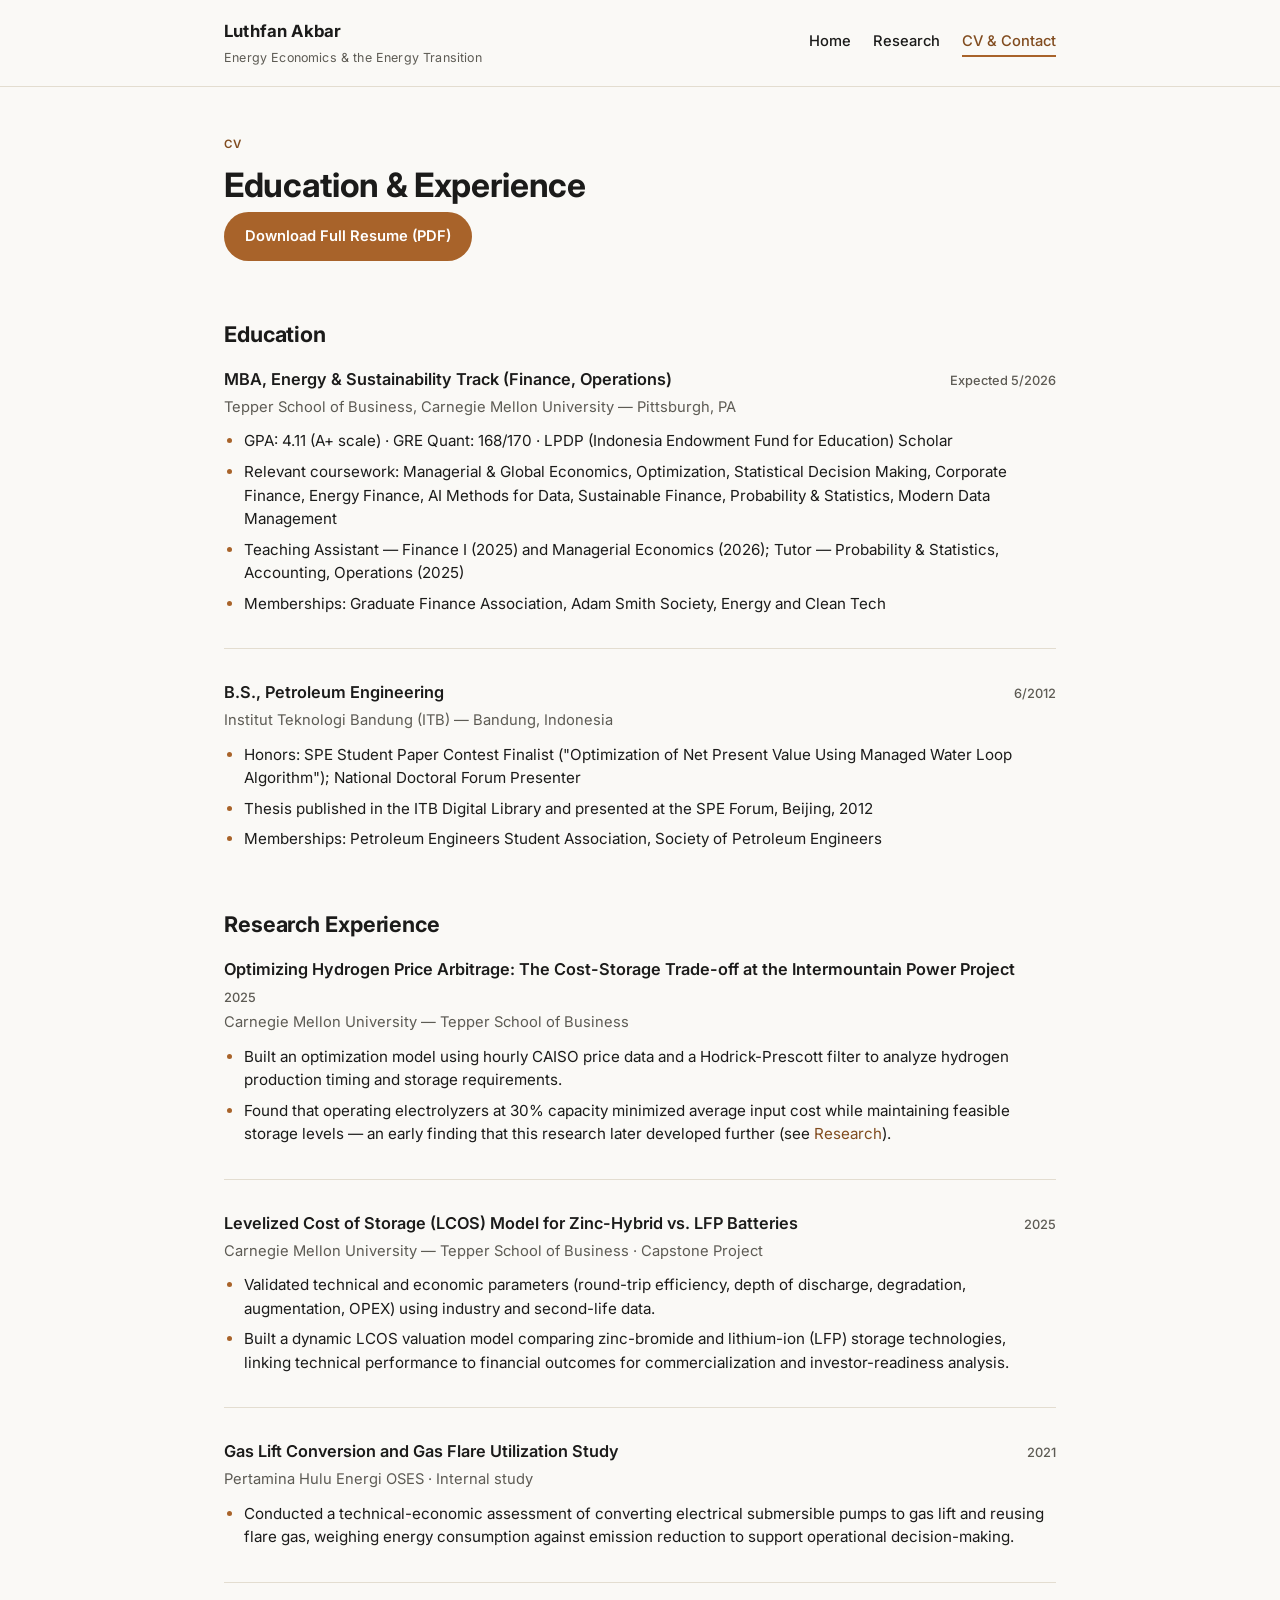
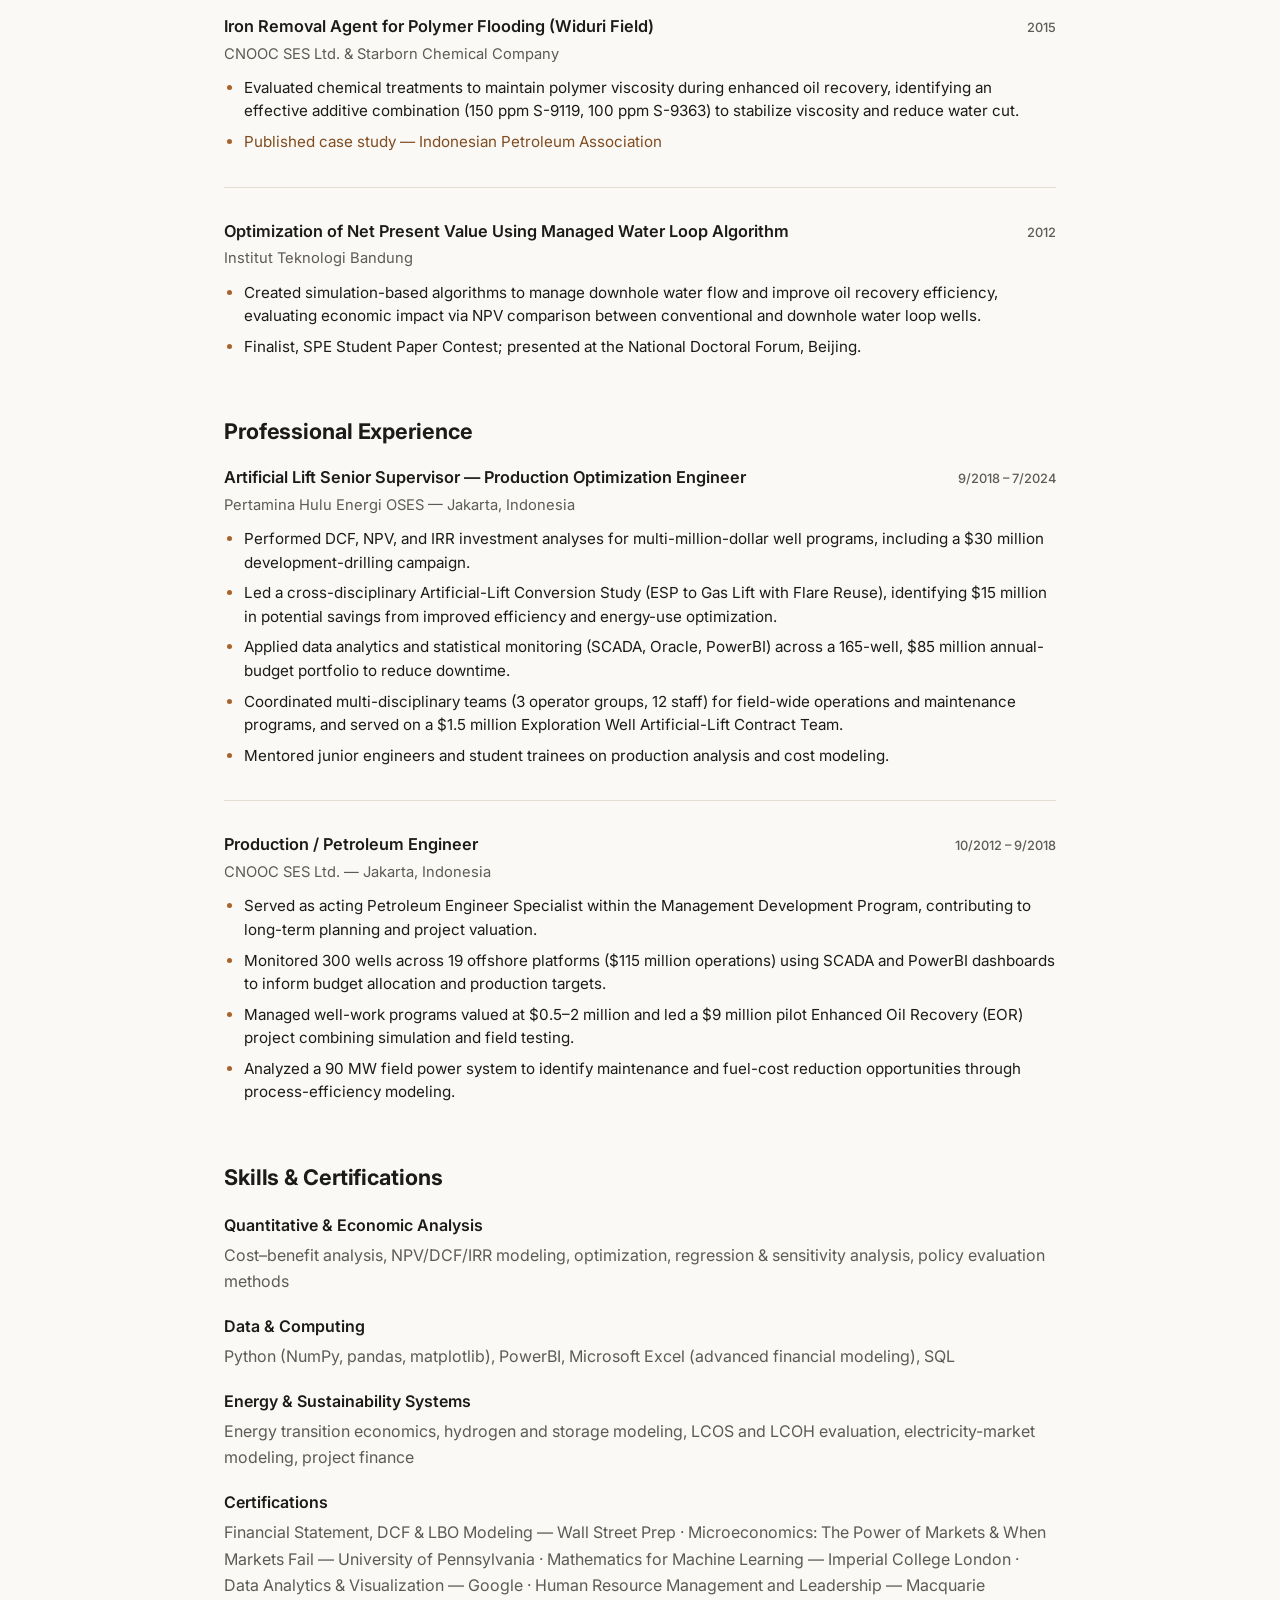
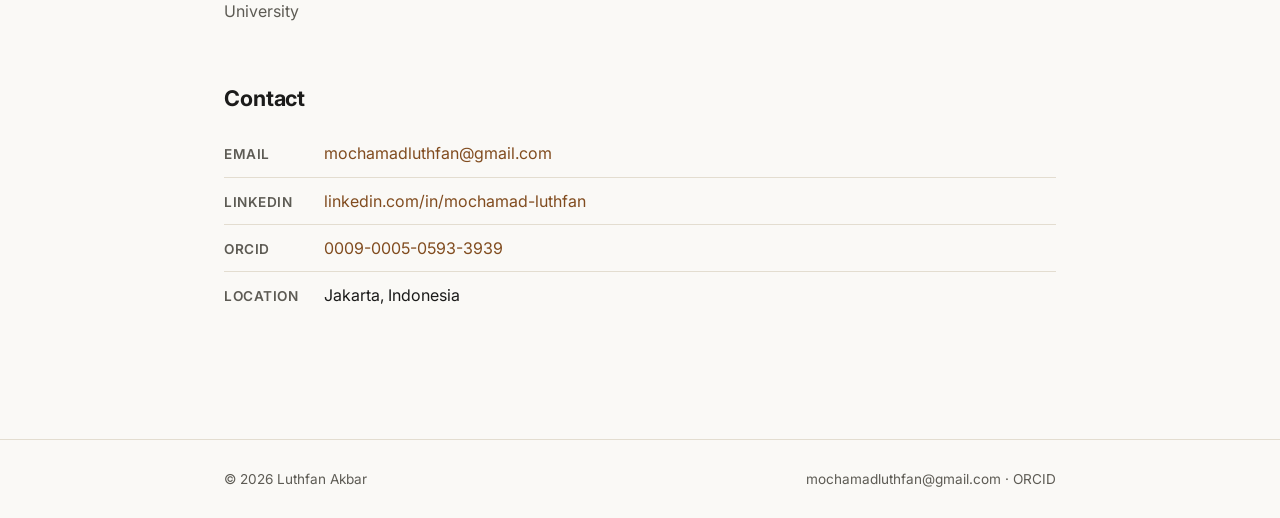
==== cv.html @ c79c934c "Add files via upload" ====
<!doctype html>
<html lang="en">
<head>
<meta charset="UTF-8">
<meta name="viewport" content="width=device-width, initial-scale=1.0">
<title>CV — Luthfan Akbar</title>
<meta name="description" content="Education, research experience, professional background, and contact details for Luthfan Akbar.">
<link rel="preconnect" href="https://fonts.googleapis.com">
<link rel="preconnect" href="https://fonts.gstatic.com" crossorigin>
<link href="https://fonts.googleapis.com/css2?family=Inter:wght@400;500;600;700&display=swap" rel="stylesheet">
<link rel="stylesheet" href="styles.css">
</head>
<body>

<header class="site-header">
  <div class="nav-wrap">
    <a class="site-title" href="index.html">Luthfan Akbar
      <span class="subtitle-inline">Energy Economics &amp; the Energy Transition</span>
    </a>
    <nav class="main-nav">
      <a href="index.html">Home</a>
      <a href="research.html">Research</a>
      <a href="cv.html" class="active">CV &amp; Contact</a>
    </nav>
  </div>
</header>

<main>

  <section>
    <p class="eyebrow">CV</p>
    <h1>Education &amp; Experience</h1>
    <div class="btn-row" style="margin-top: -6px; margin-bottom: 8px;">
      <a class="btn btn-primary" href="assets/Luthfan_Akbar_CV.pdf">Download Full Resume (PDF)</a>
    </div>
  </section>

  <section>
    <h2>Education</h2>

    <div class="exp-block">
      <div class="exp-header">
        <span class="exp-title">MBA, Energy &amp; Sustainability Track (Finance, Operations)</span>
        <span class="exp-dates">Expected 5/2026</span>
      </div>
      <p class="exp-org">Tepper School of Business, Carnegie Mellon University — Pittsburgh, PA</p>
      <ul class="detail-list">
        <li>GPA: 4.11 (A+ scale) · GRE Quant: 168/170 · LPDP (Indonesia Endowment Fund for Education) Scholar</li>
        <li>Relevant coursework: Managerial &amp; Global Economics, Optimization, Statistical Decision Making, Corporate Finance, Energy Finance, AI Methods for Data, Sustainable Finance, Probability &amp; Statistics, Modern Data Management</li>
        <li>Teaching Assistant — Finance I (2025) and Managerial Economics (2026); Tutor — Probability &amp; Statistics, Accounting, Operations (2025)</li>
        <li>Memberships: Graduate Finance Association, Adam Smith Society, Energy and Clean Tech</li>
      </ul>
    </div>

    <div class="exp-block">
      <div class="exp-header">
        <span class="exp-title">B.S., Petroleum Engineering</span>
        <span class="exp-dates">6/2012</span>
      </div>
      <p class="exp-org">Institut Teknologi Bandung (ITB) — Bandung, Indonesia</p>
      <ul class="detail-list">
        <li>Honors: SPE Student Paper Contest Finalist ("Optimization of Net Present Value Using Managed Water Loop Algorithm"); National Doctoral Forum Presenter</li>
        <li>Thesis published in the ITB Digital Library and presented at the SPE Forum, Beijing, 2012</li>
        <li>Memberships: Petroleum Engineers Student Association, Society of Petroleum Engineers</li>
      </ul>
    </div>
  </section>

  <section>
    <h2>Research Experience</h2>

    <div class="exp-block">
      <div class="exp-header">
        <span class="exp-title">Optimizing Hydrogen Price Arbitrage: The Cost-Storage Trade-off at the Intermountain Power Project</span>
        <span class="exp-dates">2025</span>
      </div>
      <p class="exp-org">Carnegie Mellon University — Tepper School of Business</p>
      <ul class="detail-list">
        <li>Built an optimization model using hourly CAISO price data and a Hodrick-Prescott filter to analyze hydrogen production timing and storage requirements.</li>
        <li>Found that operating electrolyzers at 30% capacity minimized average input cost while maintaining feasible storage levels — an early finding that this research later developed further (see <a href="research.html">Research</a>).</li>
      </ul>
    </div>

    <div class="exp-block">
      <div class="exp-header">
        <span class="exp-title">Levelized Cost of Storage (LCOS) Model for Zinc-Hybrid vs. LFP Batteries</span>
        <span class="exp-dates">2025</span>
      </div>
      <p class="exp-org">Carnegie Mellon University — Tepper School of Business · Capstone Project</p>
      <ul class="detail-list">
        <li>Validated technical and economic parameters (round-trip efficiency, depth of discharge, degradation, augmentation, OPEX) using industry and second-life data.</li>
        <li>Built a dynamic LCOS valuation model comparing zinc-bromide and lithium-ion (LFP) storage technologies, linking technical performance to financial outcomes for commercialization and investor-readiness analysis.</li>
      </ul>
    </div>

    <div class="exp-block">
      <div class="exp-header">
        <span class="exp-title">Gas Lift Conversion and Gas Flare Utilization Study</span>
        <span class="exp-dates">2021</span>
      </div>
      <p class="exp-org">Pertamina Hulu Energi OSES · Internal study</p>
      <ul class="detail-list">
        <li>Conducted a technical-economic assessment of converting electrical submersible pumps to gas lift and reusing flare gas, weighing energy consumption against emission reduction to support operational decision-making.</li>
      </ul>
    </div>

    <div class="exp-block">
      <div class="exp-header">
        <span class="exp-title">Iron Removal Agent for Polymer Flooding (Widuri Field)</span>
        <span class="exp-dates">2015</span>
      </div>
      <p class="exp-org">CNOOC SES Ltd. &amp; Starborn Chemical Company</p>
      <ul class="detail-list">
        <li>Evaluated chemical treatments to maintain polymer viscosity during enhanced oil recovery, identifying an effective additive combination (150 ppm S-9119, 100 ppm S-9363) to stabilize viscosity and reduce water cut.</li>
        <li><a href="https://www.ipa.or.id/en/publications/iron-removal-agent-for-polymer-flooding-project-of-widuri-c" target="_blank" rel="noopener">Published case study — Indonesian Petroleum Association</a></li>
      </ul>
    </div>

    <div class="exp-block">
      <div class="exp-header">
        <span class="exp-title">Optimization of Net Present Value Using Managed Water Loop Algorithm</span>
        <span class="exp-dates">2012</span>
      </div>
      <p class="exp-org">Institut Teknologi Bandung</p>
      <ul class="detail-list">
        <li>Created simulation-based algorithms to manage downhole water flow and improve oil recovery efficiency, evaluating economic impact via NPV comparison between conventional and downhole water loop wells.</li>
        <li>Finalist, SPE Student Paper Contest; presented at the National Doctoral Forum, Beijing.</li>
      </ul>
    </div>
  </section>

  <section>
    <h2>Professional Experience</h2>

    <div class="exp-block">
      <div class="exp-header">
        <span class="exp-title">Artificial Lift Senior Supervisor — Production Optimization Engineer</span>
        <span class="exp-dates">9/2018 – 7/2024</span>
      </div>
      <p class="exp-org">Pertamina Hulu Energi OSES — Jakarta, Indonesia</p>
      <ul class="detail-list">
        <li>Performed DCF, NPV, and IRR investment analyses for multi-million-dollar well programs, including a $30 million development-drilling campaign.</li>
        <li>Led a cross-disciplinary Artificial-Lift Conversion Study (ESP to Gas Lift with Flare Reuse), identifying $15 million in potential savings from improved efficiency and energy-use optimization.</li>
        <li>Applied data analytics and statistical monitoring (SCADA, Oracle, PowerBI) across a 165-well, $85 million annual-budget portfolio to reduce downtime.</li>
        <li>Coordinated multi-disciplinary teams (3 operator groups, 12 staff) for field-wide operations and maintenance programs, and served on a $1.5 million Exploration Well Artificial-Lift Contract Team.</li>
        <li>Mentored junior engineers and student trainees on production analysis and cost modeling.</li>
      </ul>
    </div>

    <div class="exp-block">
      <div class="exp-header">
        <span class="exp-title">Production / Petroleum Engineer</span>
        <span class="exp-dates">10/2012 – 9/2018</span>
      </div>
      <p class="exp-org">CNOOC SES Ltd. — Jakarta, Indonesia</p>
      <ul class="detail-list">
        <li>Served as acting Petroleum Engineer Specialist within the Management Development Program, contributing to long-term planning and project valuation.</li>
        <li>Monitored 300 wells across 19 offshore platforms ($115 million operations) using SCADA and PowerBI dashboards to inform budget allocation and production targets.</li>
        <li>Managed well-work programs valued at $0.5–2 million and led a $9 million pilot Enhanced Oil Recovery (EOR) project combining simulation and field testing.</li>
        <li>Analyzed a 90 MW field power system to identify maintenance and fuel-cost reduction opportunities through process-efficiency modeling.</li>
      </ul>
    </div>
  </section>

  <section>
    <h2>Skills &amp; Certifications</h2>
    <dl class="cv-list">
      <dt>Quantitative &amp; Economic Analysis</dt>
      <dd>Cost&ndash;benefit analysis, NPV/DCF/IRR modeling, optimization, regression &amp; sensitivity analysis, policy evaluation methods</dd>

      <dt>Data &amp; Computing</dt>
      <dd>Python (NumPy, pandas, matplotlib), PowerBI, Microsoft Excel (advanced financial modeling), SQL</dd>

      <dt>Energy &amp; Sustainability Systems</dt>
      <dd>Energy transition economics, hydrogen and storage modeling, LCOS and LCOH evaluation, electricity-market modeling, project finance</dd>

      <dt>Certifications</dt>
      <dd>
        Financial Statement, DCF &amp; LBO Modeling — Wall Street Prep · Microeconomics: The Power of Markets &amp; When Markets Fail — University of Pennsylvania · Mathematics for Machine Learning — Imperial College London · Data Analytics &amp; Visualization — Google · Human Resource Management and Leadership — Macquarie University
      </dd>
    </dl>
  </section>

  <section id="contact">
    <h2>Contact</h2>
    <ul class="contact-list">
      <li>
        <span class="contact-label">Email</span>
        <a href="mailto:mochamadluthfan@gmail.com">mochamadluthfan@gmail.com</a>
      </li>
      <li>
        <span class="contact-label">LinkedIn</span>
        <a href="https://linkedin.com/in/mochamad-luthfan" target="_blank" rel="noopener">linkedin.com/in/mochamad-luthfan</a>
      </li>
      <li>
        <span class="contact-label">ORCID</span>
        <a href="https://orcid.org/0009-0005-0593-3939" target="_blank" rel="noopener">0009-0005-0593-3939</a>
      </li>
      <li>
        <span class="contact-label">Location</span>
        <span>Jakarta, Indonesia</span>
      </li>
    </ul>
  </section>

</main>

<footer class="site-footer">
  <div class="footer-wrap">
    <span>&copy; <span id="year"></span> Luthfan Akbar</span>
    <span>
      <a href="mailto:mochamadluthfan@gmail.com">mochamadluthfan@gmail.com</a> ·
      <a href="https://orcid.org/0009-0005-0593-3939" target="_blank" rel="noopener">ORCID</a>
    </span>
  </div>
</footer>

<script>document.getElementById('year').textContent = new Date().getFullYear();</script>
</body>
</html>
---- styles.css ----
/* ==========================================================================
   Luthfan Akbar — Professional / Research Website
   Shared stylesheet
   ========================================================================== */

:root {
  --bg: #faf9f6;
  --bg-alt: #f1efe8;
  --text: #1b1b1a;
  --text-muted: #5d5b54;
  --accent: #a8632a;
  --accent-dark: #814c1f;
  --border: #e3ddd0;
  --card-bg: #ffffff;
  --max-width: 880px;
  --radius: 10px;
}

* {
  box-sizing: border-box;
}

html {
  scroll-behavior: smooth;
}

body {
  margin: 0;
  padding: 0;
  background: var(--bg);
  color: var(--text);
  font-family: "Inter", -apple-system, BlinkMacSystemFont, "Segoe UI", Roboto, Helvetica, Arial, sans-serif;
  line-height: 1.65;
  -webkit-font-smoothing: antialiased;
}

a {
  color: var(--accent-dark);
  text-decoration: none;
}

a:hover {
  text-decoration: underline;
}

img {
  max-width: 100%;
}

/* ---------- Layout shell ---------- */

.site-header {
  border-bottom: 1px solid var(--border);
  background: var(--bg);
  position: sticky;
  top: 0;
  z-index: 10;
}

.nav-wrap {
  max-width: var(--max-width);
  margin: 0 auto;
  padding: 18px 24px;
  display: flex;
  align-items: center;
  justify-content: space-between;
  flex-wrap: wrap;
  gap: 12px;
}

.site-title {
  font-weight: 700;
  font-size: 1.05rem;
  letter-spacing: 0.01em;
  color: var(--text);
}

.site-title:hover {
  text-decoration: none;
}

.site-title .subtitle-inline {
  display: block;
  font-weight: 400;
  font-size: 0.78rem;
  color: var(--text-muted);
  margin-top: 2px;
}

nav.main-nav {
  display: flex;
  gap: 22px;
  flex-wrap: wrap;
}

nav.main-nav a {
  color: var(--text);
  font-size: 0.92rem;
  font-weight: 500;
  padding-bottom: 2px;
  border-bottom: 2px solid transparent;
}

nav.main-nav a:hover,
nav.main-nav a.active {
  color: var(--accent-dark);
  border-bottom-color: var(--accent);
  text-decoration: none;
}

main {
  max-width: var(--max-width);
  margin: 0 auto;
  padding: 48px 24px 80px;
}

.site-footer {
  border-top: 1px solid var(--border);
  margin-top: 40px;
}

.footer-wrap {
  max-width: var(--max-width);
  margin: 0 auto;
  padding: 28px 24px;
  display: flex;
  justify-content: space-between;
  flex-wrap: wrap;
  gap: 12px;
  font-size: 0.85rem;
  color: var(--text-muted);
}

.footer-wrap a {
  color: var(--text-muted);
}

/* ---------- Typography ---------- */

h1 {
  font-size: 2.1rem;
  line-height: 1.25;
  margin: 0 0 12px;
  letter-spacing: -0.01em;
}

h2 {
  font-size: 1.35rem;
  margin: 0 0 14px;
  letter-spacing: -0.005em;
}

h3 {
  font-size: 1.05rem;
  margin: 0 0 8px;
}

.eyebrow {
  text-transform: uppercase;
  letter-spacing: 0.08em;
  font-size: 0.72rem;
  font-weight: 600;
  color: var(--accent-dark);
  margin: 0 0 10px;
}

p {
  margin: 0 0 16px;
  color: var(--text);
}

.lede {
  font-size: 1.08rem;
  color: var(--text-muted);
}

section {
  margin-bottom: 56px;
}

section:last-child {
  margin-bottom: 0;
}

/* ---------- Hero (home page) ---------- */

.hero {
  display: flex;
  gap: 36px;
  align-items: center;
  flex-wrap: wrap;
  margin-bottom: 48px;
}

.hero-text {
  flex: 1 1 380px;
}

.hero-photo {
  flex: 0 0 auto;
}

.avatar {
  width: 148px;
  height: 148px;
  border-radius: 50%;
  background: var(--accent);
  color: #fff;
  display: flex;
  align-items: center;
  justify-content: center;
  font-size: 2.6rem;
  font-weight: 700;
  letter-spacing: 0.02em;
  overflow: hidden;
  border: 4px solid var(--card-bg);
  box-shadow: 0 2px 10px rgba(0, 0, 0, 0.08);
}

.avatar img {
  width: 100%;
  height: 100%;
  object-fit: cover;
}

/* ---------- Buttons ---------- */

.btn-row {
  display: flex;
  gap: 12px;
  flex-wrap: wrap;
  margin-top: 20px;
}

.btn {
  display: inline-block;
  padding: 11px 20px;
  border-radius: 999px;
  font-size: 0.92rem;
  font-weight: 600;
  border: 1px solid transparent;
}

.btn:hover {
  text-decoration: none;
}

.btn-primary {
  background: var(--accent);
  color: #fff;
}

.btn-primary:hover {
  background: var(--accent-dark);
}

.btn-secondary {
  background: transparent;
  color: var(--text);
  border-color: var(--border);
}

.btn-secondary:hover {
  border-color: var(--accent);
  color: var(--accent-dark);
}

/* ---------- Cards ---------- */

.card {
  background: var(--card-bg);
  border: 1px solid var(--border);
  border-radius: var(--radius);
  padding: 26px 28px;
  margin-bottom: 20px;
}

.card-grid {
  display: grid;
  grid-template-columns: repeat(2, 1fr);
  gap: 18px;
}

@media (max-width: 620px) {
  .card-grid {
    grid-template-columns: 1fr;
  }
  .hero {
    flex-direction: column-reverse;
    text-align: center;
  }
  .hero .btn-row {
    justify-content: center;
  }
}

.status-tag {
  display: inline-block;
  font-size: 0.72rem;
  font-weight: 600;
  text-transform: uppercase;
  letter-spacing: 0.05em;
  padding: 4px 10px;
  border-radius: 999px;
  background: var(--bg-alt);
  color: var(--accent-dark);
  margin-bottom: 12px;
}

.meta-line {
  font-size: 0.85rem;
  color: var(--text-muted);
  margin: -6px 0 14px;
}

/* ---------- CV / definition lists ---------- */

dl.cv-list dt {
  font-weight: 600;
  margin-top: 18px;
}

dl.cv-list dt:first-child {
  margin-top: 0;
}

dl.cv-list dd {
  margin: 4px 0 0;
  color: var(--text-muted);
}

.contact-list {
  list-style: none;
  padding: 0;
  margin: 0;
}

.contact-list li {
  padding: 10px 0;
  border-bottom: 1px solid var(--border);
  display: flex;
  gap: 10px;
  align-items: baseline;
}

.contact-list li:last-child {
  border-bottom: none;
}

.contact-label {
  font-weight: 600;
  min-width: 90px;
  color: var(--text-muted);
  font-size: 0.85rem;
  text-transform: uppercase;
  letter-spacing: 0.04em;
}

.note {
  font-size: 0.85rem;
  color: var(--text-muted);
  font-style: italic;
}

/* ---------- Experience blocks ---------- */

.exp-block {
  margin-bottom: 30px;
  padding-bottom: 26px;
  border-bottom: 1px solid var(--border);
}

.exp-block:last-child {
  margin-bottom: 0;
  padding-bottom: 0;
  border-bottom: none;
}

.exp-header {
  display: flex;
  justify-content: space-between;
  align-items: baseline;
  flex-wrap: wrap;
  gap: 4px 16px;
}

.exp-title {
  font-weight: 600;
  font-size: 1.02rem;
  color: var(--text);
}

.exp-org {
  color: var(--text-muted);
  font-size: 0.92rem;
  margin: 2px 0 10px;
}

.exp-dates {
  font-size: 0.8rem;
  color: var(--text-muted);
  white-space: nowrap;
  font-weight: 500;
}

.detail-list {
  margin: 4px 0 0;
  padding-left: 20px;
}

.detail-list li {
  margin-bottom: 7px;
  color: var(--text);
  font-size: 0.95rem;
  line-height: 1.55;
}

.detail-list li::marker {
  color: var(--accent);
}

h3.section-sub {
  margin-top: 30px;
  padding-top: 30px;
  border-top: 1px solid var(--border);
}

h3.section-sub:first-of-type {
  margin-top: 0;
  padding-top: 0;
  border-top: none;
}
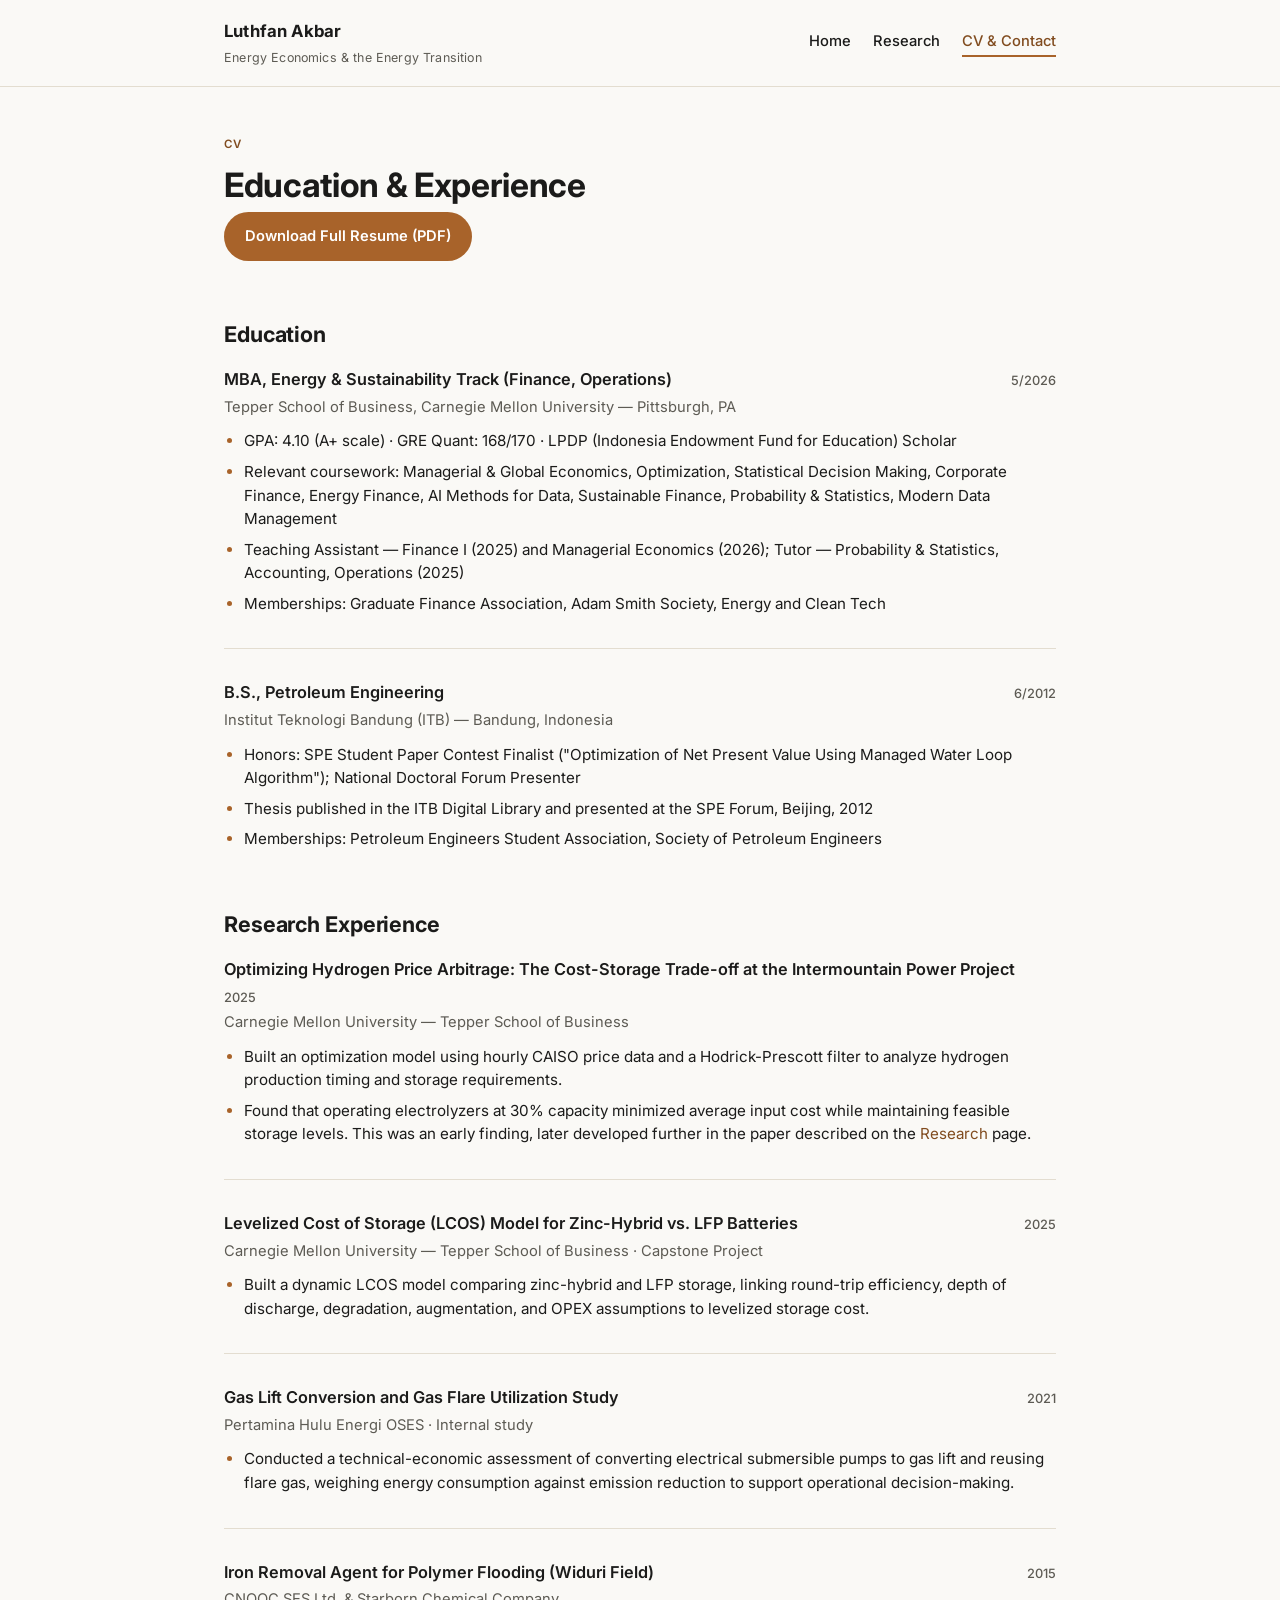
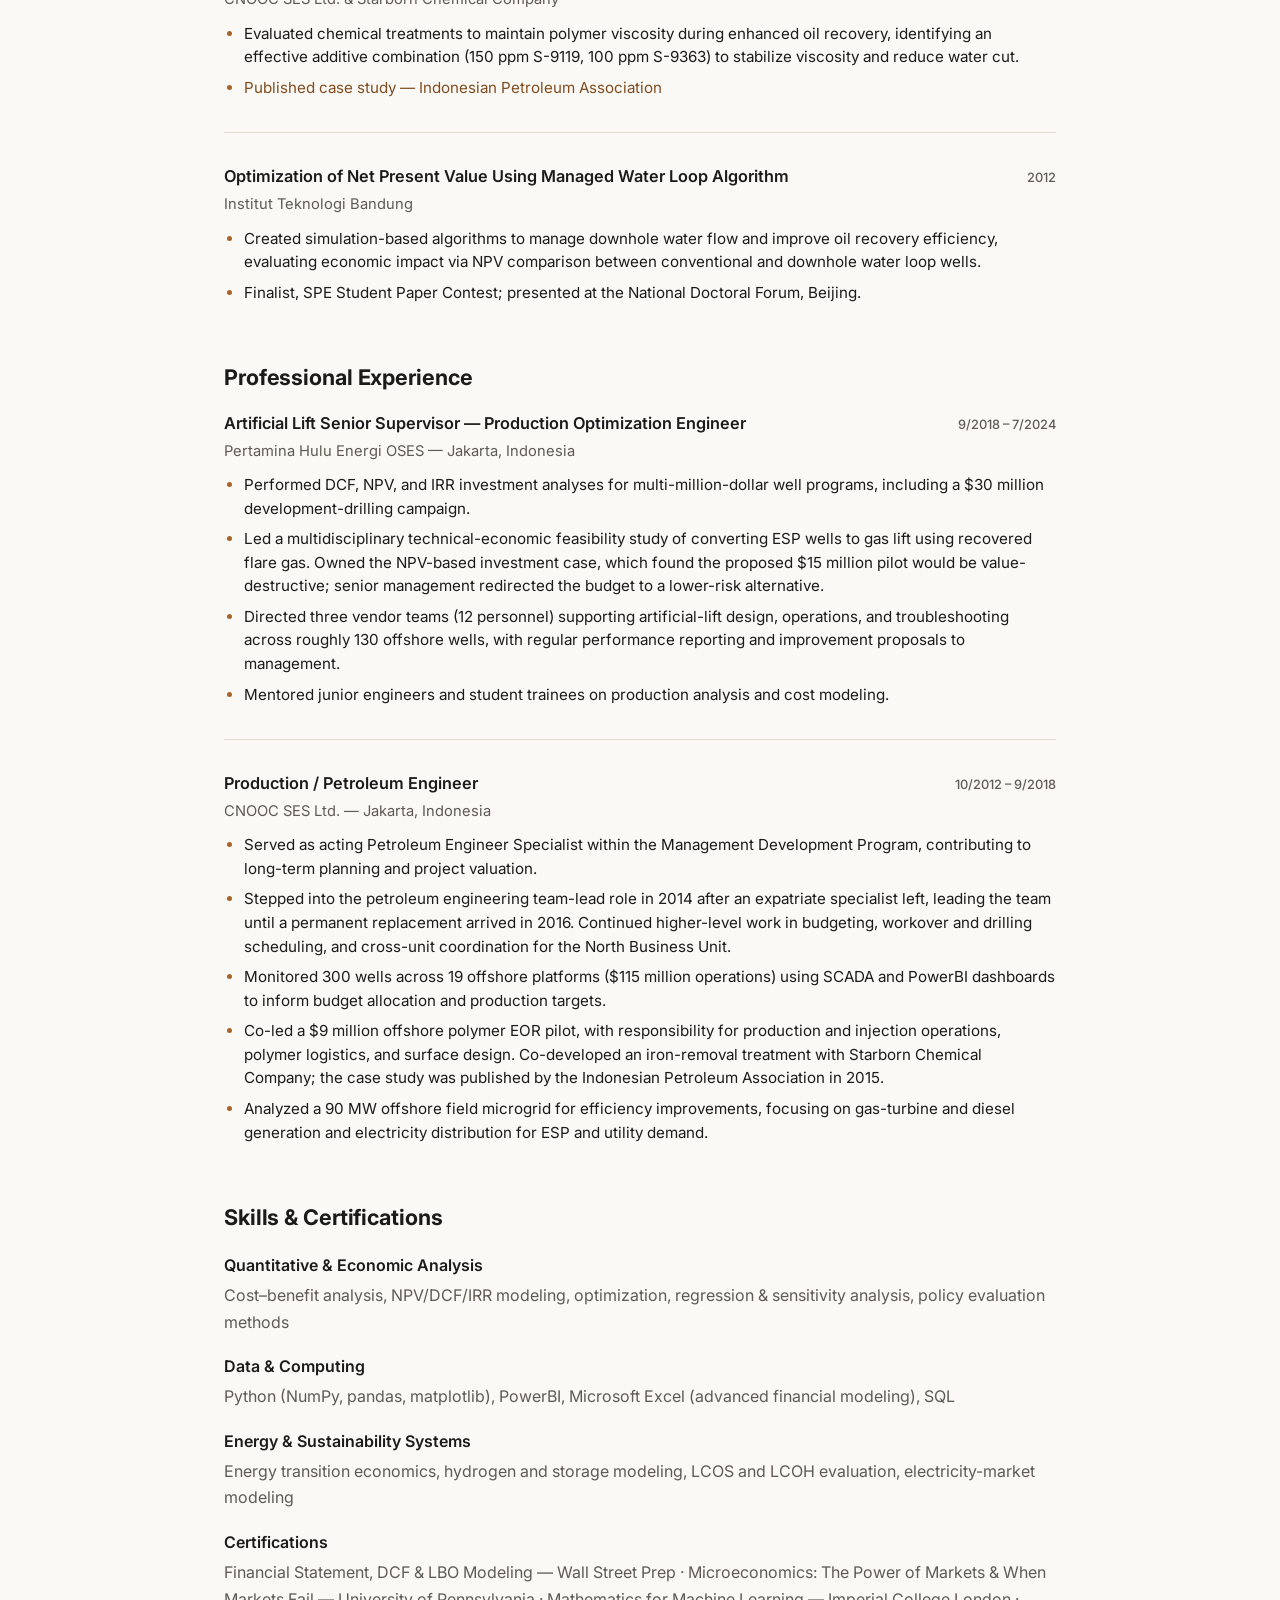
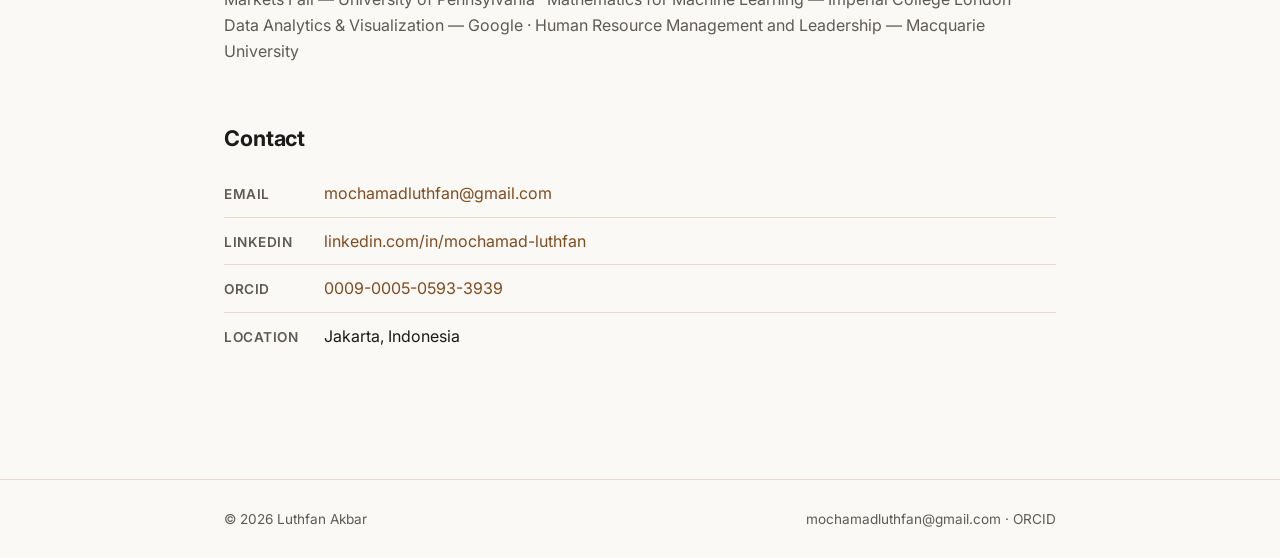
==== commit 15f352ab: "Update cv.html" ====
--- a/cv.html
+++ b/cv.html
@@ -31,7 +31,7 @@
     <p class="eyebrow">CV</p>
     <h1>Education &amp; Experience</h1>
     <div class="btn-row" style="margin-top: -6px; margin-bottom: 8px;">
-      <a class="btn btn-primary" href="assets/Luthfan_Akbar_CV.pdf">Download Full Resume (PDF)</a>
+      <a class="btn btn-primary" href="Luthfan_Akbar_CV.pdf">Download Full Resume (PDF)</a>
     </div>
   </section>
 
@@ -41,11 +41,11 @@
     <div class="exp-block">
       <div class="exp-header">
         <span class="exp-title">MBA, Energy &amp; Sustainability Track (Finance, Operations)</span>
-        <span class="exp-dates">Expected 5/2026</span>
+        <span class="exp-dates">5/2026</span>
       </div>
       <p class="exp-org">Tepper School of Business, Carnegie Mellon University — Pittsburgh, PA</p>
       <ul class="detail-list">
-        <li>GPA: 4.11 (A+ scale) · GRE Quant: 168/170 · LPDP (Indonesia Endowment Fund for Education) Scholar</li>
+        <li>GPA: 4.10 (A+ scale) · GRE Quant: 168/170 · LPDP (Indonesia Endowment Fund for Education) Scholar</li>
         <li>Relevant coursework: Managerial &amp; Global Economics, Optimization, Statistical Decision Making, Corporate Finance, Energy Finance, AI Methods for Data, Sustainable Finance, Probability &amp; Statistics, Modern Data Management</li>
         <li>Teaching Assistant — Finance I (2025) and Managerial Economics (2026); Tutor — Probability &amp; Statistics, Accounting, Operations (2025)</li>
         <li>Memberships: Graduate Finance Association, Adam Smith Society, Energy and Clean Tech</li>
@@ -77,7 +77,7 @@
       <p class="exp-org">Carnegie Mellon University — Tepper School of Business</p>
       <ul class="detail-list">
         <li>Built an optimization model using hourly CAISO price data and a Hodrick-Prescott filter to analyze hydrogen production timing and storage requirements.</li>
-        <li>Found that operating electrolyzers at 30% capacity minimized average input cost while maintaining feasible storage levels — an early finding that this research later developed further (see <a href="research.html">Research</a>).</li>
+        <li>Found that operating electrolyzers at 30% capacity minimized average input cost while maintaining feasible storage levels. This was an early finding, later developed further in the paper described on the <a href="research.html">Research</a> page.</li>
       </ul>
     </div>
 
@@ -88,8 +88,7 @@
       </div>
       <p class="exp-org">Carnegie Mellon University — Tepper School of Business · Capstone Project</p>
       <ul class="detail-list">
-        <li>Validated technical and economic parameters (round-trip efficiency, depth of discharge, degradation, augmentation, OPEX) using industry and second-life data.</li>
-        <li>Built a dynamic LCOS valuation model comparing zinc-bromide and lithium-ion (LFP) storage technologies, linking technical performance to financial outcomes for commercialization and investor-readiness analysis.</li>
+        <li>Built a dynamic LCOS model comparing zinc-hybrid and LFP storage, linking round-trip efficiency, depth of discharge, degradation, augmentation, and OPEX assumptions to levelized storage cost.</li>
       </ul>
     </div>
 
@@ -140,9 +139,8 @@
       <p class="exp-org">Pertamina Hulu Energi OSES — Jakarta, Indonesia</p>
       <ul class="detail-list">
         <li>Performed DCF, NPV, and IRR investment analyses for multi-million-dollar well programs, including a $30 million development-drilling campaign.</li>
-        <li>Led a cross-disciplinary Artificial-Lift Conversion Study (ESP to Gas Lift with Flare Reuse), identifying $15 million in potential savings from improved efficiency and energy-use optimization.</li>
-        <li>Applied data analytics and statistical monitoring (SCADA, Oracle, PowerBI) across a 165-well, $85 million annual-budget portfolio to reduce downtime.</li>
-        <li>Coordinated multi-disciplinary teams (3 operator groups, 12 staff) for field-wide operations and maintenance programs, and served on a $1.5 million Exploration Well Artificial-Lift Contract Team.</li>
+        <li>Led a multidisciplinary technical-economic feasibility study of converting ESP wells to gas lift using recovered flare gas. Owned the NPV-based investment case, which found the proposed $15 million pilot would be value-destructive; senior management redirected the budget to a lower-risk alternative.</li>
+        <li>Directed three vendor teams (12 personnel) supporting artificial-lift design, operations, and troubleshooting across roughly 130 offshore wells, with regular performance reporting and improvement proposals to management.</li>
         <li>Mentored junior engineers and student trainees on production analysis and cost modeling.</li>
       </ul>
     </div>
@@ -155,9 +153,10 @@
       <p class="exp-org">CNOOC SES Ltd. — Jakarta, Indonesia</p>
       <ul class="detail-list">
         <li>Served as acting Petroleum Engineer Specialist within the Management Development Program, contributing to long-term planning and project valuation.</li>
+        <li>Stepped into the petroleum engineering team-lead role in 2014 after an expatriate specialist left, leading the team until a permanent replacement arrived in 2016. Continued higher-level work in budgeting, workover and drilling scheduling, and cross-unit coordination for the North Business Unit.</li>
         <li>Monitored 300 wells across 19 offshore platforms ($115 million operations) using SCADA and PowerBI dashboards to inform budget allocation and production targets.</li>
-        <li>Managed well-work programs valued at $0.5–2 million and led a $9 million pilot Enhanced Oil Recovery (EOR) project combining simulation and field testing.</li>
-        <li>Analyzed a 90 MW field power system to identify maintenance and fuel-cost reduction opportunities through process-efficiency modeling.</li>
+        <li>Co-led a $9 million offshore polymer EOR pilot, with responsibility for production and injection operations, polymer logistics, and surface design. Co-developed an iron-removal treatment with Starborn Chemical Company; the case study was published by the Indonesian Petroleum Association in 2015.</li>
+        <li>Analyzed a 90 MW offshore field microgrid for efficiency improvements, focusing on gas-turbine and diesel generation and electricity distribution for ESP and utility demand.</li>
       </ul>
     </div>
   </section>
@@ -172,7 +171,7 @@
       <dd>Python (NumPy, pandas, matplotlib), PowerBI, Microsoft Excel (advanced financial modeling), SQL</dd>
 
       <dt>Energy &amp; Sustainability Systems</dt>
-      <dd>Energy transition economics, hydrogen and storage modeling, LCOS and LCOH evaluation, electricity-market modeling, project finance</dd>
+      <dd>Energy transition economics, hydrogen and storage modeling, LCOS and LCOH evaluation, electricity-market modeling</dd>
 
       <dt>Certifications</dt>
       <dd>
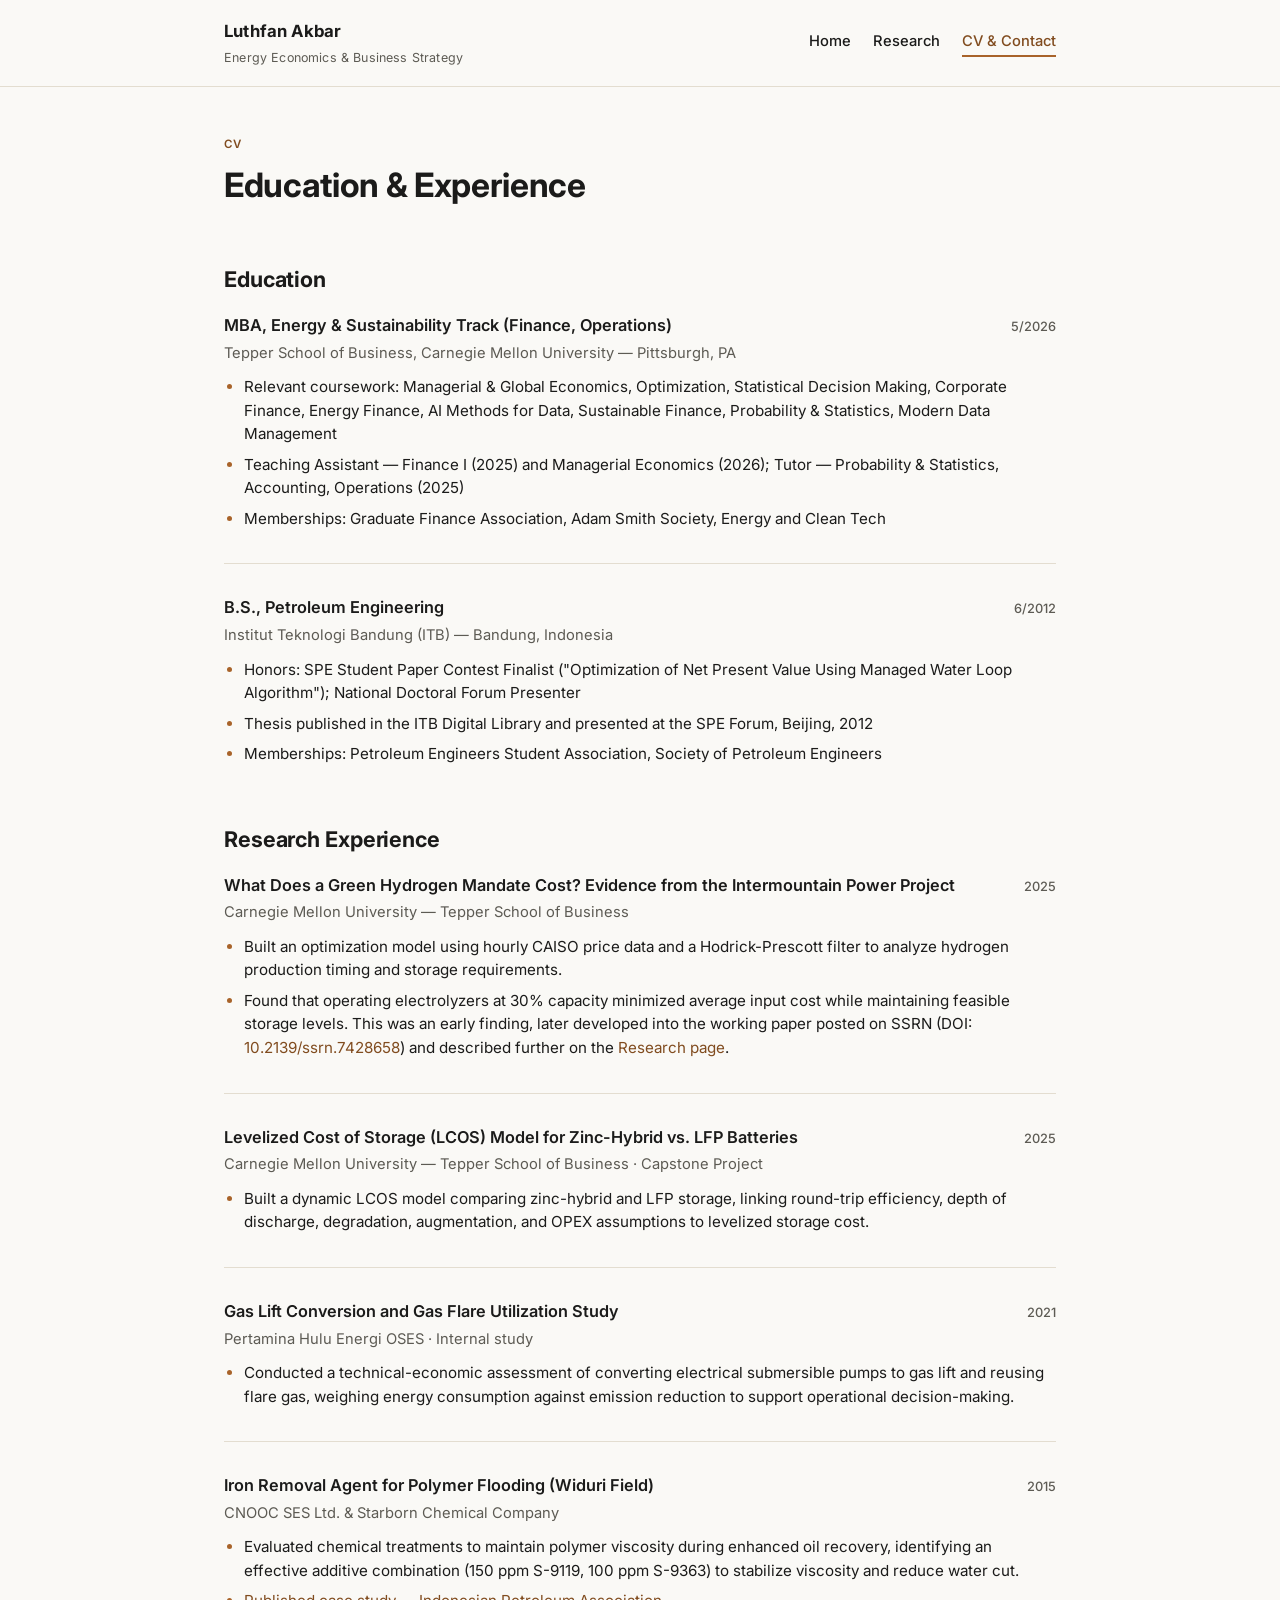
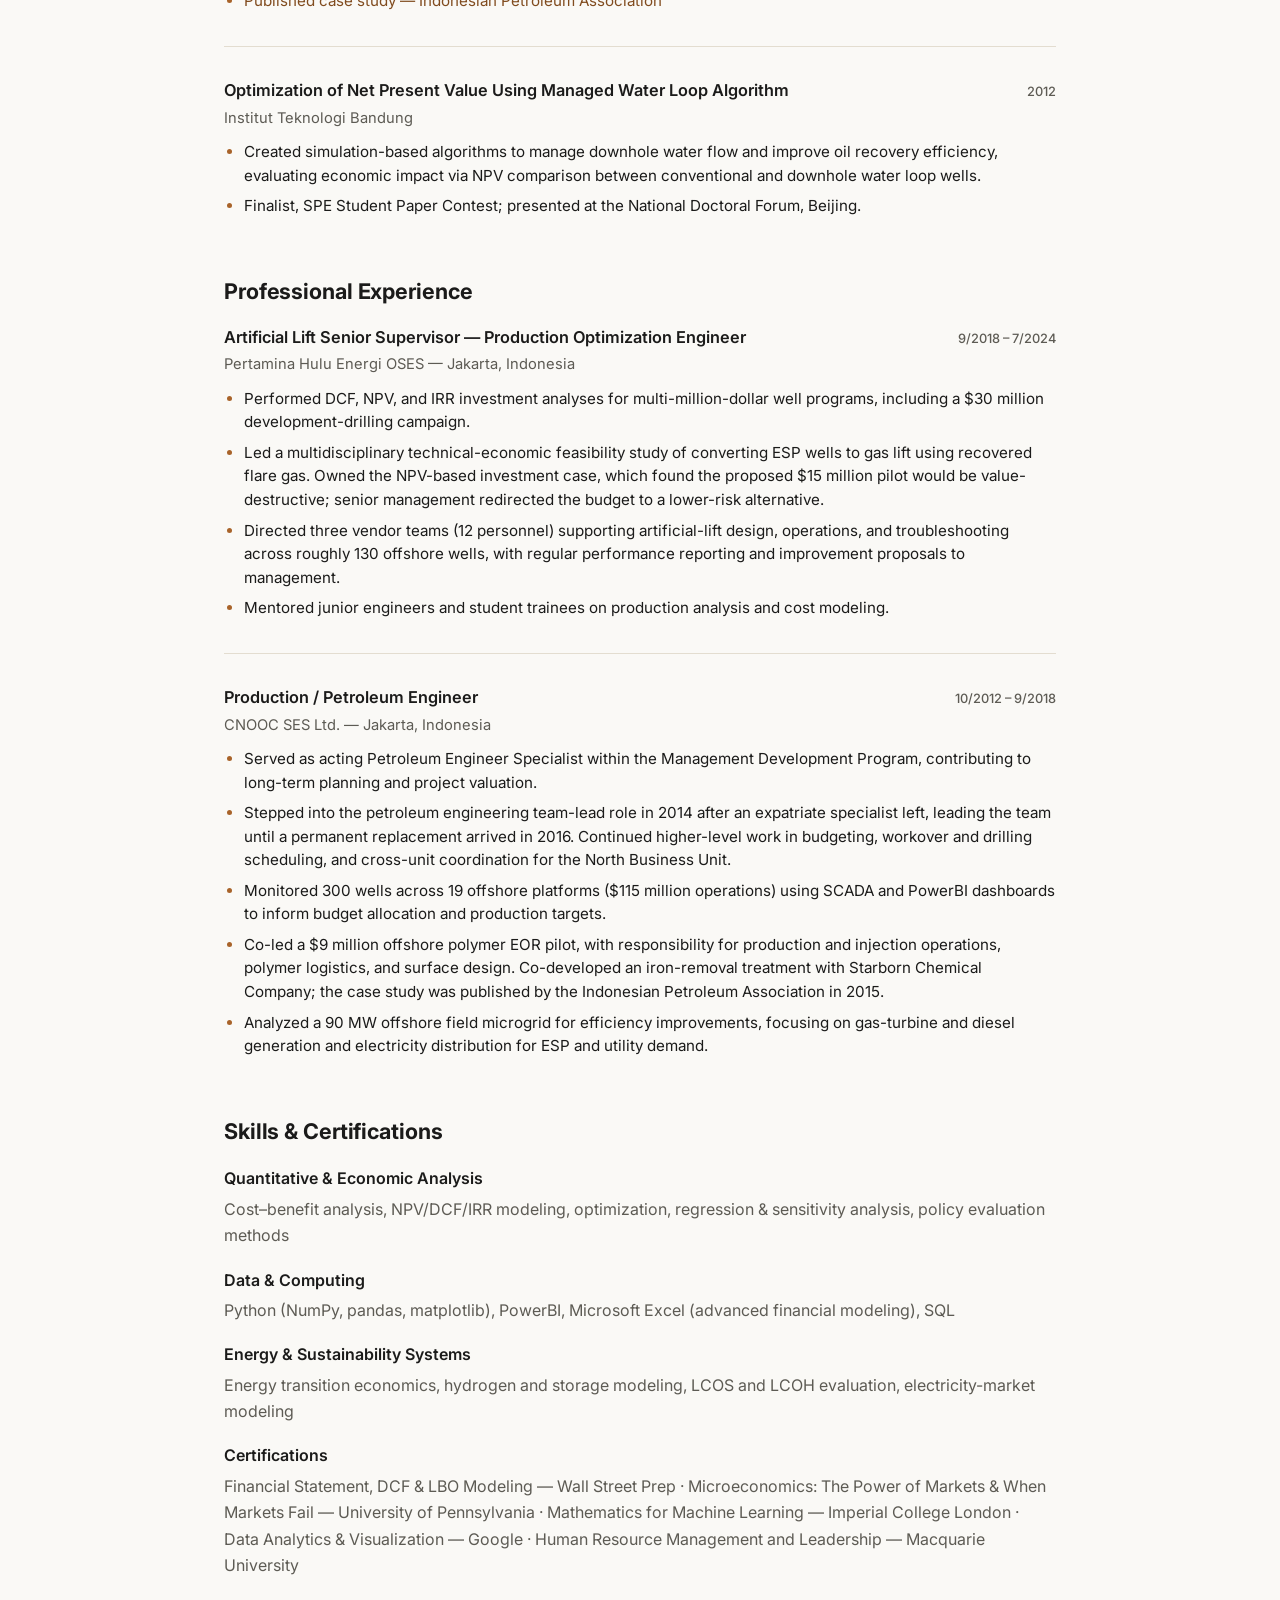
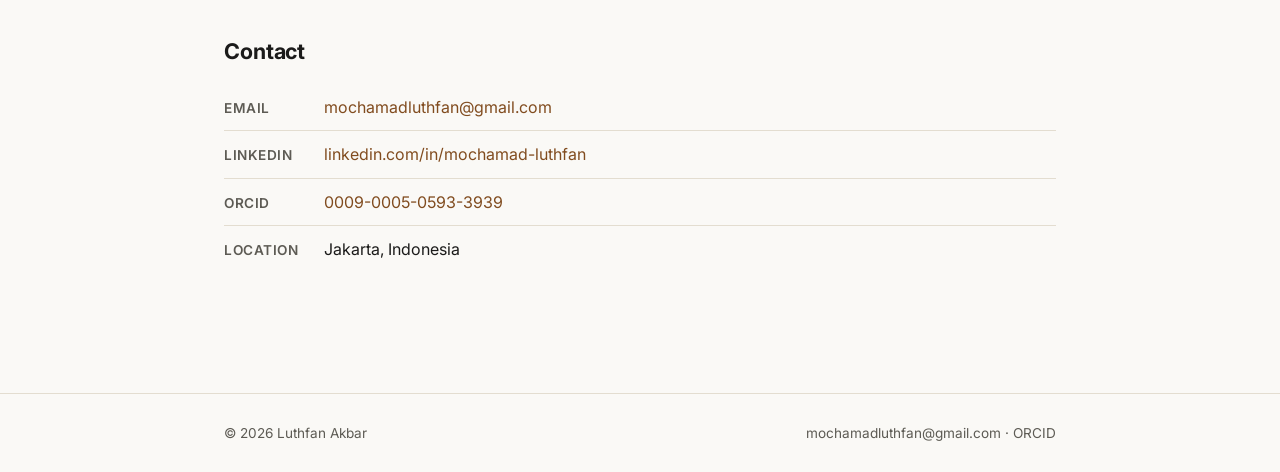
==== commit 7063b70c: "Add files via upload" ====
--- a/cv.html
+++ b/cv.html
@@ -15,7 +15,7 @@
 <header class="site-header">
   <div class="nav-wrap">
     <a class="site-title" href="index.html">Luthfan Akbar
-      <span class="subtitle-inline">Energy Economics &amp; the Energy Transition</span>
+      <span class="subtitle-inline">Energy Economics &amp; Business Strategy</span>
     </a>
     <nav class="main-nav">
       <a href="index.html">Home</a>
@@ -30,9 +30,6 @@
   <section>
     <p class="eyebrow">CV</p>
     <h1>Education &amp; Experience</h1>
-    <div class="btn-row" style="margin-top: -6px; margin-bottom: 8px;">
-      <a class="btn btn-primary" href="Luthfan_Akbar_CV.pdf">Download Full Resume (PDF)</a>
-    </div>
   </section>
 
   <section>
@@ -45,7 +42,6 @@
       </div>
       <p class="exp-org">Tepper School of Business, Carnegie Mellon University — Pittsburgh, PA</p>
       <ul class="detail-list">
-        <li>GPA: 4.10 (A+ scale) · GRE Quant: 168/170 · LPDP (Indonesia Endowment Fund for Education) Scholar</li>
         <li>Relevant coursework: Managerial &amp; Global Economics, Optimization, Statistical Decision Making, Corporate Finance, Energy Finance, AI Methods for Data, Sustainable Finance, Probability &amp; Statistics, Modern Data Management</li>
         <li>Teaching Assistant — Finance I (2025) and Managerial Economics (2026); Tutor — Probability &amp; Statistics, Accounting, Operations (2025)</li>
         <li>Memberships: Graduate Finance Association, Adam Smith Society, Energy and Clean Tech</li>
@@ -71,13 +67,13 @@
 
     <div class="exp-block">
       <div class="exp-header">
-        <span class="exp-title">Optimizing Hydrogen Price Arbitrage: The Cost-Storage Trade-off at the Intermountain Power Project</span>
+        <span class="exp-title">What Does a Green Hydrogen Mandate Cost? Evidence from the Intermountain Power Project</span>
         <span class="exp-dates">2025</span>
       </div>
       <p class="exp-org">Carnegie Mellon University — Tepper School of Business</p>
       <ul class="detail-list">
         <li>Built an optimization model using hourly CAISO price data and a Hodrick-Prescott filter to analyze hydrogen production timing and storage requirements.</li>
-        <li>Found that operating electrolyzers at 30% capacity minimized average input cost while maintaining feasible storage levels. This was an early finding, later developed further in the paper described on the <a href="research.html">Research</a> page.</li>
+        <li>Found that operating electrolyzers at 30% capacity minimized average input cost while maintaining feasible storage levels. This was an early finding, later developed into the working paper posted on SSRN (DOI: <a href="https://dx.doi.org/10.2139/ssrn.7428658" target="_blank" rel="noopener">10.2139/ssrn.7428658</a>) and described further on the <a href="research/green-hydrogen-mandate.html">Research page</a>.</li>
       </ul>
     </div>
 
--- a/styles.css
+++ b/styles.css
@@ -430,3 +430,38 @@
   padding-top: 0;
   border-top: none;
 }
+
+/* ---------- Research listings (Papers / Research Notes) ---------- */
+
+.section-intro {
+  font-size: 0.88rem;
+  color: var(--text-muted);
+  margin: -8px 0 18px;
+}
+
+.link-row {
+  display: flex;
+  gap: 18px;
+  flex-wrap: wrap;
+  margin-top: 14px;
+  font-size: 0.88rem;
+  font-weight: 600;
+}
+
+.link-row a {
+  color: var(--accent-dark);
+}
+
+/* ---------- Sub-page back link ---------- */
+
+.back-link {
+  display: inline-block;
+  font-size: 0.85rem;
+  font-weight: 600;
+  color: var(--text-muted);
+  margin-bottom: 24px;
+}
+
+.back-link:hover {
+  color: var(--accent-dark);
+}
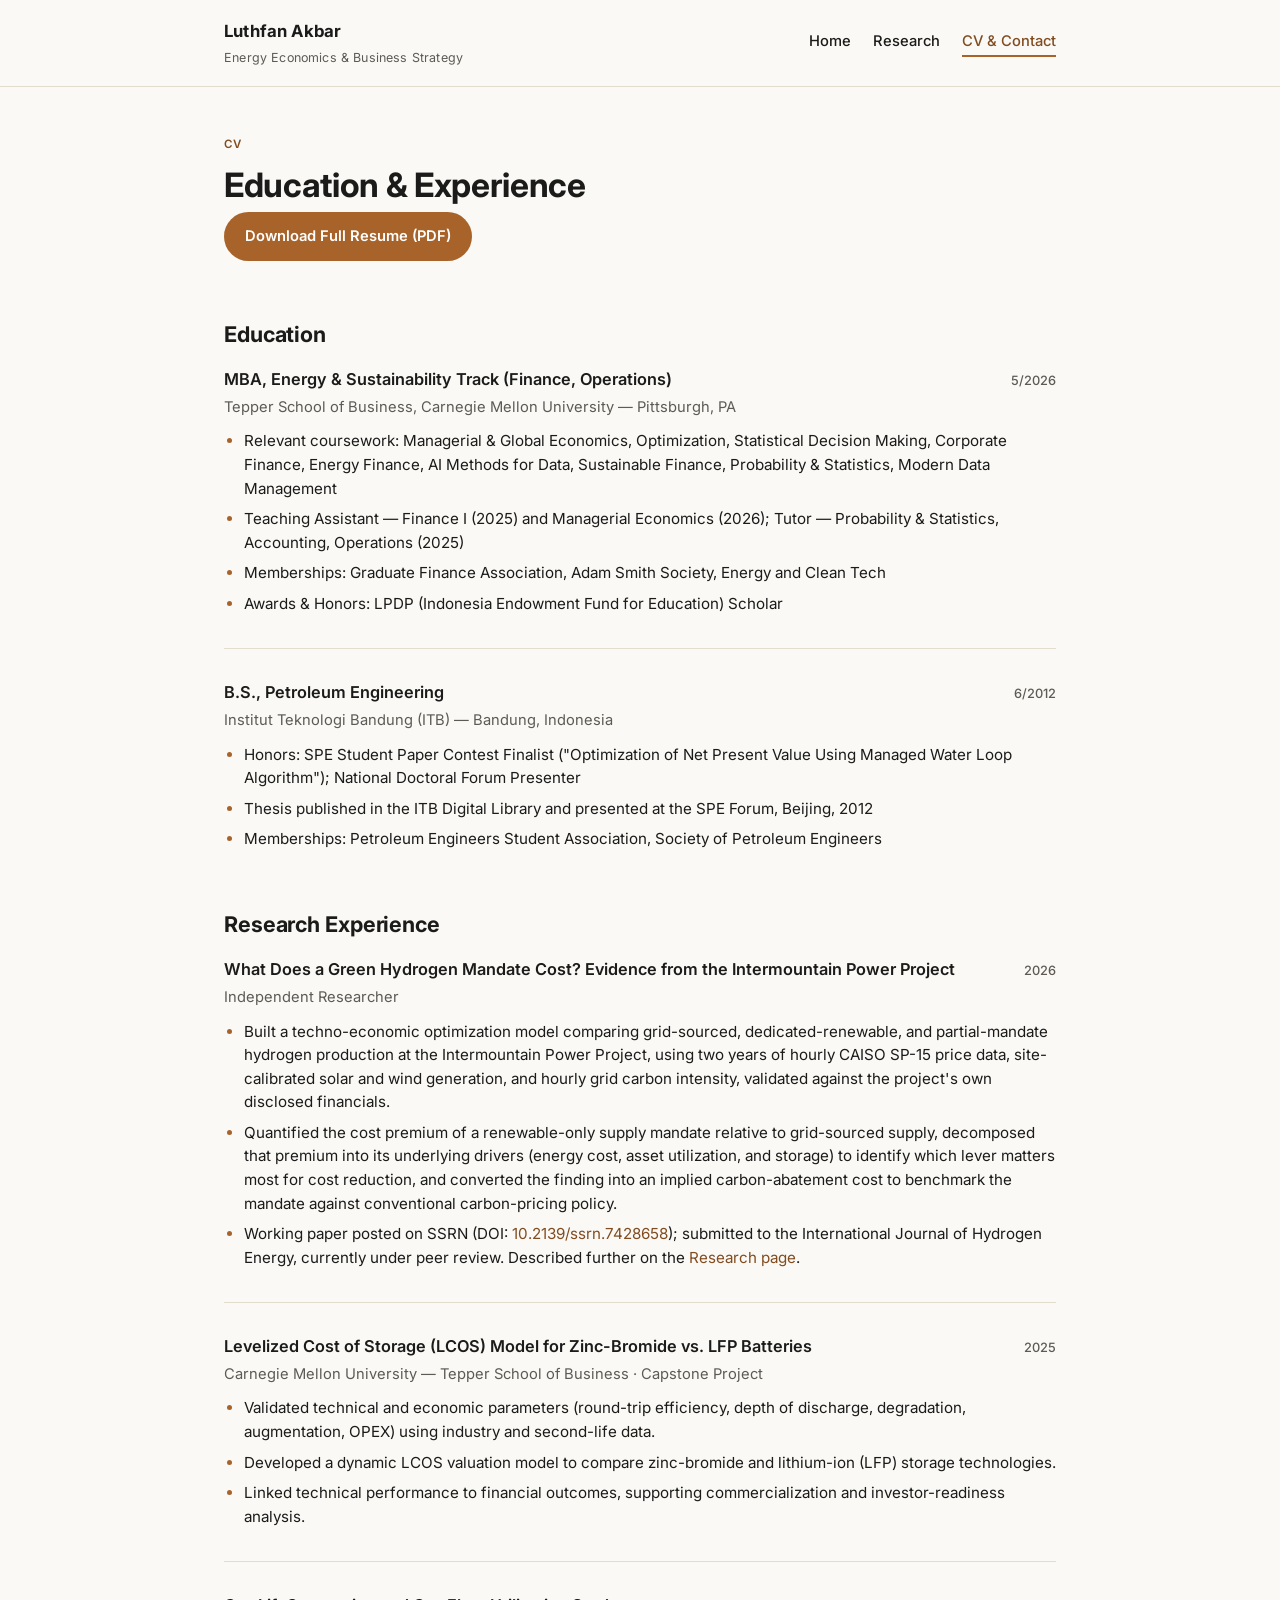
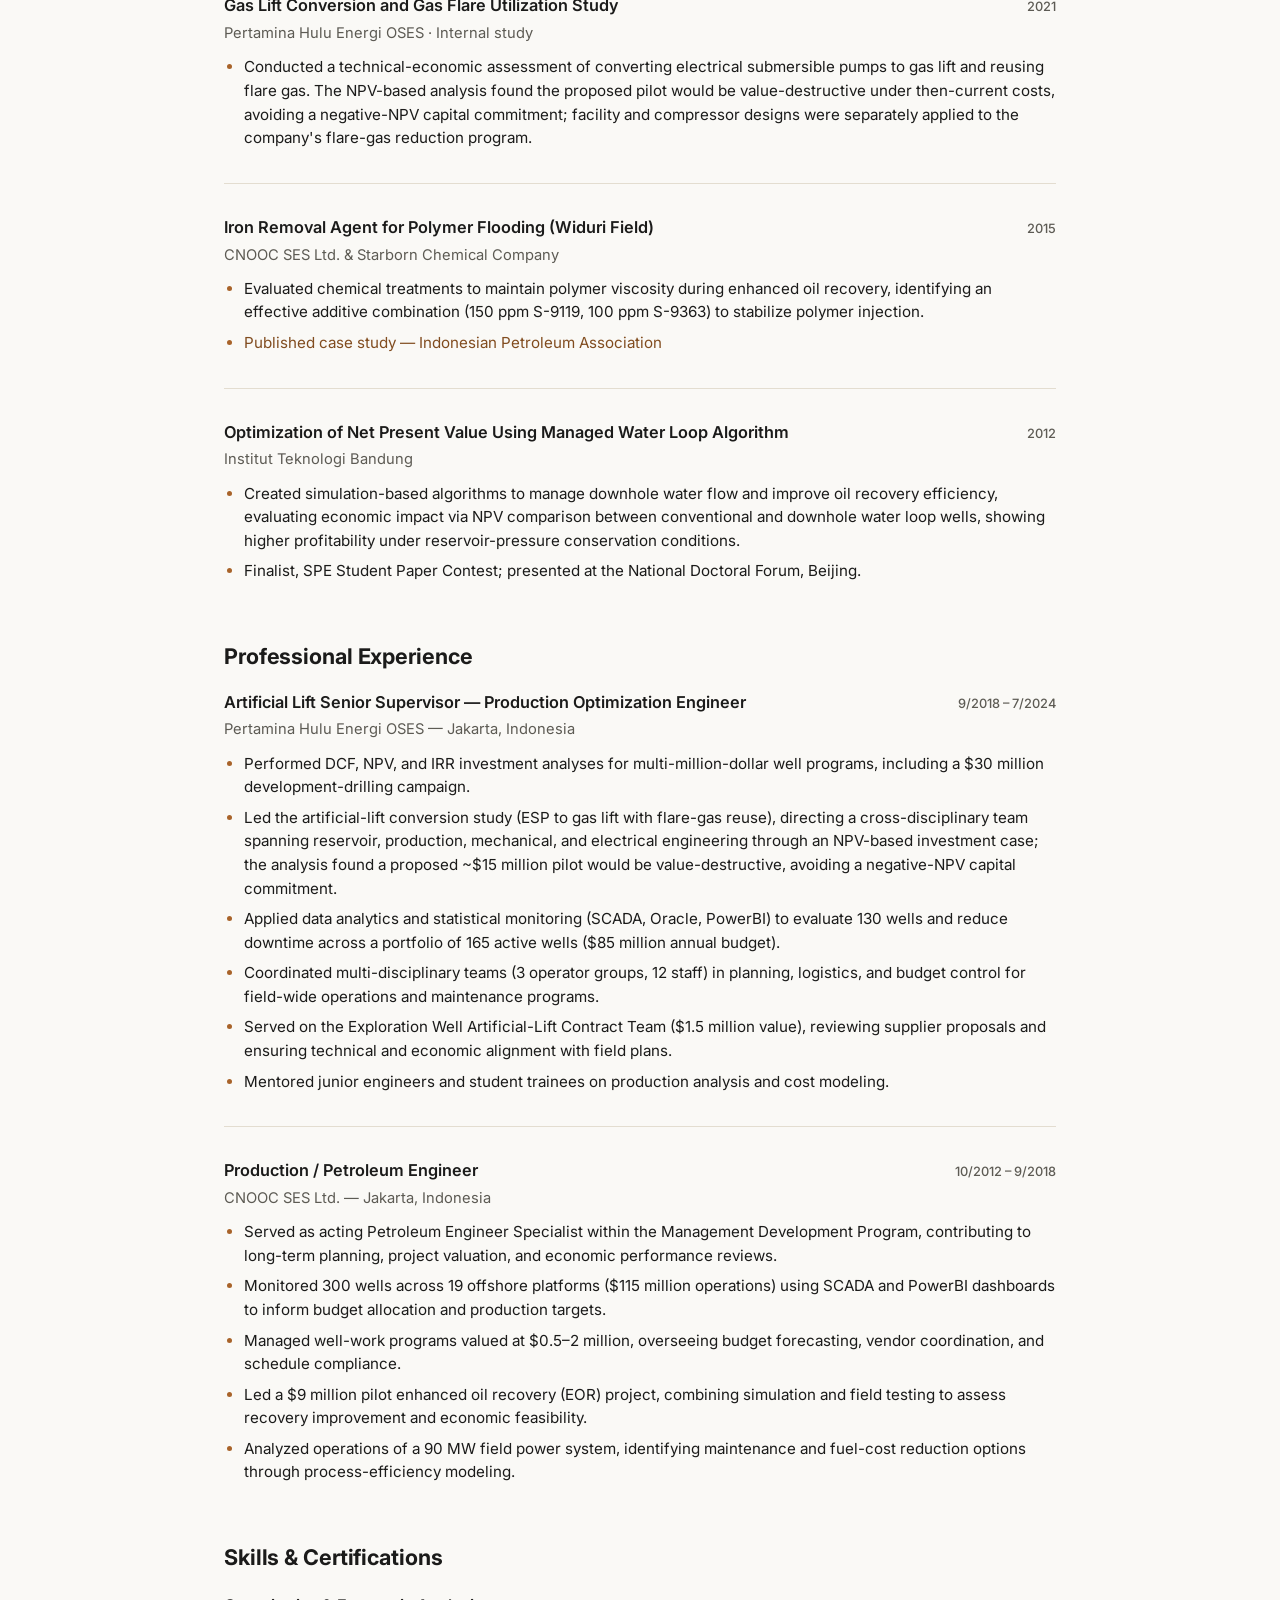
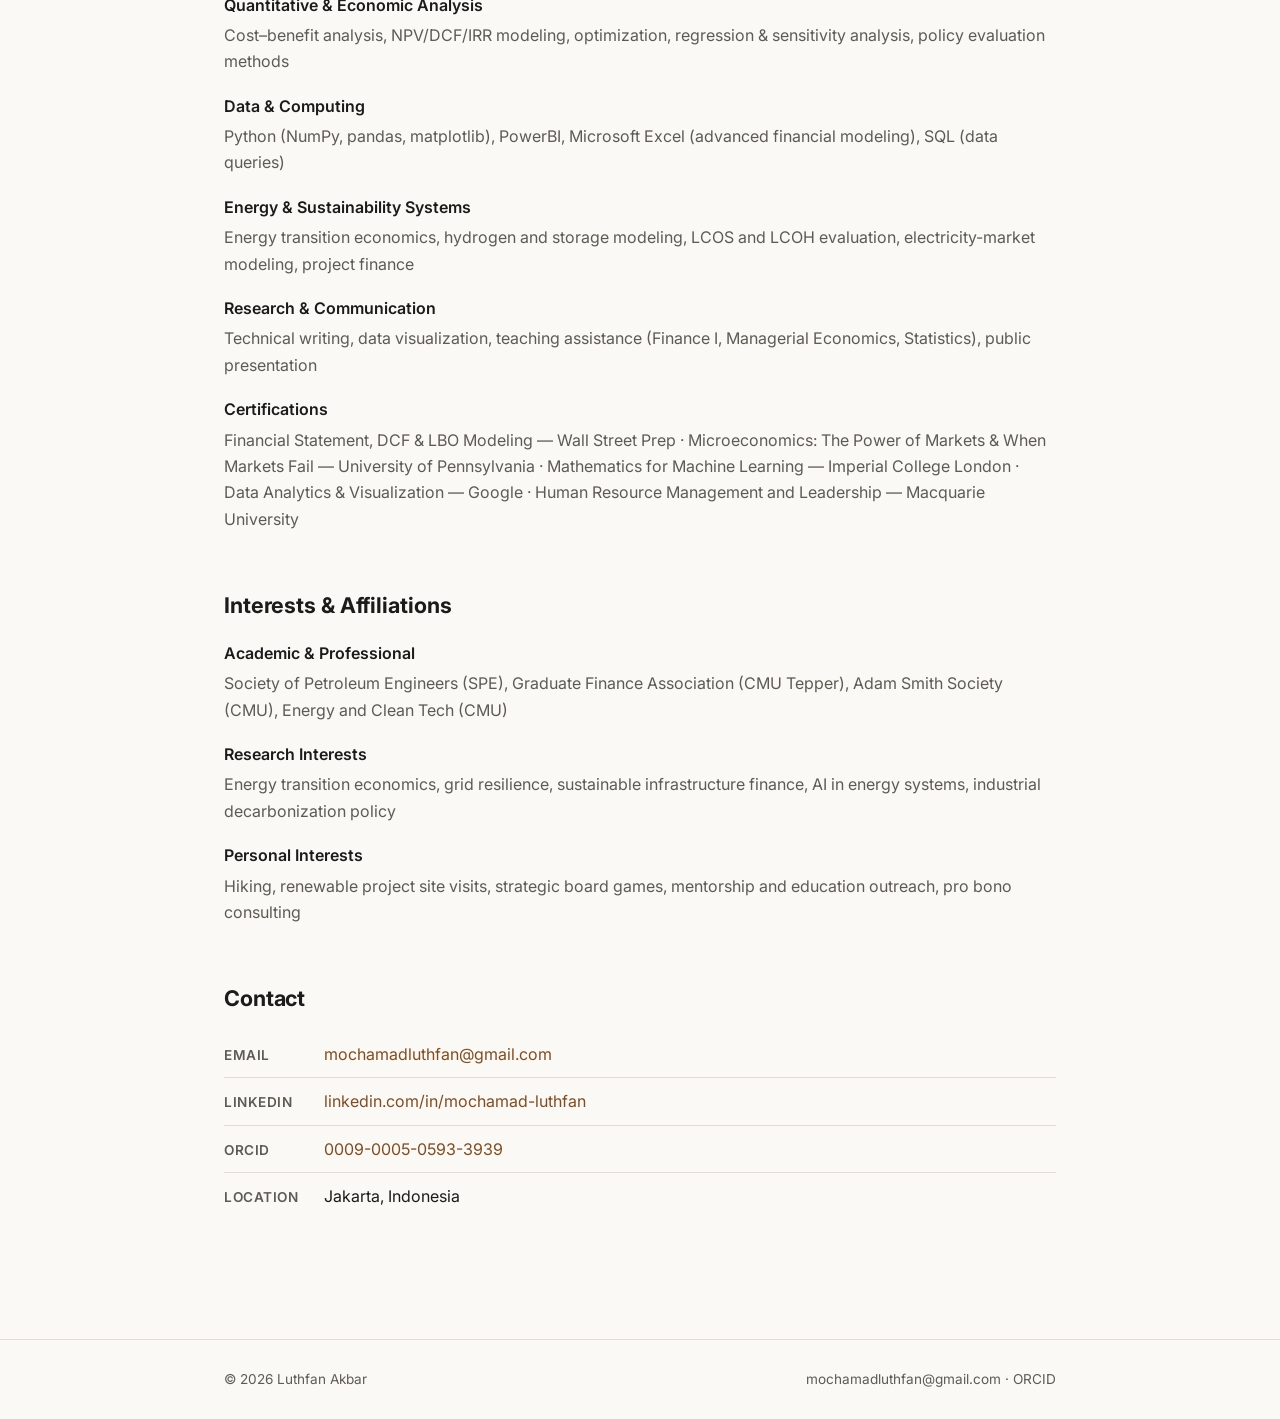
==== commit c3c8fae5: "Add files via upload" ====
--- a/cv.html
+++ b/cv.html
@@ -30,6 +30,9 @@
   <section>
     <p class="eyebrow">CV</p>
     <h1>Education &amp; Experience</h1>
+    <div class="btn-row" style="margin-top: -6px; margin-bottom: 8px;">
+      <a class="btn btn-primary" href="Luthfan_Akbar_CV.pdf">Download Full Resume (PDF)</a>
+    </div>
   </section>
 
   <section>
@@ -45,6 +48,7 @@
         <li>Relevant coursework: Managerial &amp; Global Economics, Optimization, Statistical Decision Making, Corporate Finance, Energy Finance, AI Methods for Data, Sustainable Finance, Probability &amp; Statistics, Modern Data Management</li>
         <li>Teaching Assistant — Finance I (2025) and Managerial Economics (2026); Tutor — Probability &amp; Statistics, Accounting, Operations (2025)</li>
         <li>Memberships: Graduate Finance Association, Adam Smith Society, Energy and Clean Tech</li>
+        <li>Awards &amp; Honors: LPDP (Indonesia Endowment Fund for Education) Scholar</li>
       </ul>
     </div>
 
@@ -68,23 +72,26 @@
     <div class="exp-block">
       <div class="exp-header">
         <span class="exp-title">What Does a Green Hydrogen Mandate Cost? Evidence from the Intermountain Power Project</span>
+        <span class="exp-dates">2026</span>
+      </div>
+      <p class="exp-org">Independent Researcher</p>
+      <ul class="detail-list">
+        <li>Built a techno-economic optimization model comparing grid-sourced, dedicated-renewable, and partial-mandate hydrogen production at the Intermountain Power Project, using two years of hourly CAISO SP-15 price data, site-calibrated solar and wind generation, and hourly grid carbon intensity, validated against the project's own disclosed financials.</li>
+        <li>Quantified the cost premium of a renewable-only supply mandate relative to grid-sourced supply, decomposed that premium into its underlying drivers (energy cost, asset utilization, and storage) to identify which lever matters most for cost reduction, and converted the finding into an implied carbon-abatement cost to benchmark the mandate against conventional carbon-pricing policy.</li>
+        <li>Working paper posted on SSRN (DOI: <a href="https://dx.doi.org/10.2139/ssrn.7428658" target="_blank" rel="noopener">10.2139/ssrn.7428658</a>); submitted to the International Journal of Hydrogen Energy, currently under peer review. Described further on the <a href="research/green-hydrogen-mandate.html">Research page</a>.</li>
+      </ul>
+    </div>
+
+    <div class="exp-block">
+      <div class="exp-header">
+        <span class="exp-title">Levelized Cost of Storage (LCOS) Model for Zinc-Bromide vs. LFP Batteries</span>
         <span class="exp-dates">2025</span>
       </div>
-      <p class="exp-org">Carnegie Mellon University — Tepper School of Business</p>
-      <ul class="detail-list">
-        <li>Built an optimization model using hourly CAISO price data and a Hodrick-Prescott filter to analyze hydrogen production timing and storage requirements.</li>
-        <li>Found that operating electrolyzers at 30% capacity minimized average input cost while maintaining feasible storage levels. This was an early finding, later developed into the working paper posted on SSRN (DOI: <a href="https://dx.doi.org/10.2139/ssrn.7428658" target="_blank" rel="noopener">10.2139/ssrn.7428658</a>) and described further on the <a href="research/green-hydrogen-mandate.html">Research page</a>.</li>
-      </ul>
-    </div>
-
-    <div class="exp-block">
-      <div class="exp-header">
-        <span class="exp-title">Levelized Cost of Storage (LCOS) Model for Zinc-Hybrid vs. LFP Batteries</span>
-        <span class="exp-dates">2025</span>
-      </div>
       <p class="exp-org">Carnegie Mellon University — Tepper School of Business · Capstone Project</p>
       <ul class="detail-list">
-        <li>Built a dynamic LCOS model comparing zinc-hybrid and LFP storage, linking round-trip efficiency, depth of discharge, degradation, augmentation, and OPEX assumptions to levelized storage cost.</li>
+        <li>Validated technical and economic parameters (round-trip efficiency, depth of discharge, degradation, augmentation, OPEX) using industry and second-life data.</li>
+        <li>Developed a dynamic LCOS valuation model to compare zinc-bromide and lithium-ion (LFP) storage technologies.</li>
+        <li>Linked technical performance to financial outcomes, supporting commercialization and investor-readiness analysis.</li>
       </ul>
     </div>
 
@@ -95,7 +102,7 @@
       </div>
       <p class="exp-org">Pertamina Hulu Energi OSES · Internal study</p>
       <ul class="detail-list">
-        <li>Conducted a technical-economic assessment of converting electrical submersible pumps to gas lift and reusing flare gas, weighing energy consumption against emission reduction to support operational decision-making.</li>
+        <li>Conducted a technical-economic assessment of converting electrical submersible pumps to gas lift and reusing flare gas. The NPV-based analysis found the proposed pilot would be value-destructive under then-current costs, avoiding a negative-NPV capital commitment; facility and compressor designs were separately applied to the company's flare-gas reduction program.</li>
       </ul>
     </div>
 
@@ -106,7 +113,7 @@
       </div>
       <p class="exp-org">CNOOC SES Ltd. &amp; Starborn Chemical Company</p>
       <ul class="detail-list">
-        <li>Evaluated chemical treatments to maintain polymer viscosity during enhanced oil recovery, identifying an effective additive combination (150 ppm S-9119, 100 ppm S-9363) to stabilize viscosity and reduce water cut.</li>
+        <li>Evaluated chemical treatments to maintain polymer viscosity during enhanced oil recovery, identifying an effective additive combination (150 ppm S-9119, 100 ppm S-9363) to stabilize polymer injection.</li>
         <li><a href="https://www.ipa.or.id/en/publications/iron-removal-agent-for-polymer-flooding-project-of-widuri-c" target="_blank" rel="noopener">Published case study — Indonesian Petroleum Association</a></li>
       </ul>
     </div>
@@ -118,7 +125,7 @@
       </div>
       <p class="exp-org">Institut Teknologi Bandung</p>
       <ul class="detail-list">
-        <li>Created simulation-based algorithms to manage downhole water flow and improve oil recovery efficiency, evaluating economic impact via NPV comparison between conventional and downhole water loop wells.</li>
+        <li>Created simulation-based algorithms to manage downhole water flow and improve oil recovery efficiency, evaluating economic impact via NPV comparison between conventional and downhole water loop wells, showing higher profitability under reservoir-pressure conservation conditions.</li>
         <li>Finalist, SPE Student Paper Contest; presented at the National Doctoral Forum, Beijing.</li>
       </ul>
     </div>
@@ -135,8 +142,10 @@
       <p class="exp-org">Pertamina Hulu Energi OSES — Jakarta, Indonesia</p>
       <ul class="detail-list">
         <li>Performed DCF, NPV, and IRR investment analyses for multi-million-dollar well programs, including a $30 million development-drilling campaign.</li>
-        <li>Led a multidisciplinary technical-economic feasibility study of converting ESP wells to gas lift using recovered flare gas. Owned the NPV-based investment case, which found the proposed $15 million pilot would be value-destructive; senior management redirected the budget to a lower-risk alternative.</li>
-        <li>Directed three vendor teams (12 personnel) supporting artificial-lift design, operations, and troubleshooting across roughly 130 offshore wells, with regular performance reporting and improvement proposals to management.</li>
+        <li>Led the artificial-lift conversion study (ESP to gas lift with flare-gas reuse), directing a cross-disciplinary team spanning reservoir, production, mechanical, and electrical engineering through an NPV-based investment case; the analysis found a proposed ~$15 million pilot would be value-destructive, avoiding a negative-NPV capital commitment.</li>
+        <li>Applied data analytics and statistical monitoring (SCADA, Oracle, PowerBI) to evaluate 130 wells and reduce downtime across a portfolio of 165 active wells ($85 million annual budget).</li>
+        <li>Coordinated multi-disciplinary teams (3 operator groups, 12 staff) in planning, logistics, and budget control for field-wide operations and maintenance programs.</li>
+        <li>Served on the Exploration Well Artificial-Lift Contract Team ($1.5 million value), reviewing supplier proposals and ensuring technical and economic alignment with field plans.</li>
         <li>Mentored junior engineers and student trainees on production analysis and cost modeling.</li>
       </ul>
     </div>
@@ -148,11 +157,11 @@
       </div>
       <p class="exp-org">CNOOC SES Ltd. — Jakarta, Indonesia</p>
       <ul class="detail-list">
-        <li>Served as acting Petroleum Engineer Specialist within the Management Development Program, contributing to long-term planning and project valuation.</li>
-        <li>Stepped into the petroleum engineering team-lead role in 2014 after an expatriate specialist left, leading the team until a permanent replacement arrived in 2016. Continued higher-level work in budgeting, workover and drilling scheduling, and cross-unit coordination for the North Business Unit.</li>
+        <li>Served as acting Petroleum Engineer Specialist within the Management Development Program, contributing to long-term planning, project valuation, and economic performance reviews.</li>
         <li>Monitored 300 wells across 19 offshore platforms ($115 million operations) using SCADA and PowerBI dashboards to inform budget allocation and production targets.</li>
-        <li>Co-led a $9 million offshore polymer EOR pilot, with responsibility for production and injection operations, polymer logistics, and surface design. Co-developed an iron-removal treatment with Starborn Chemical Company; the case study was published by the Indonesian Petroleum Association in 2015.</li>
-        <li>Analyzed a 90 MW offshore field microgrid for efficiency improvements, focusing on gas-turbine and diesel generation and electricity distribution for ESP and utility demand.</li>
+        <li>Managed well-work programs valued at $0.5–2 million, overseeing budget forecasting, vendor coordination, and schedule compliance.</li>
+        <li>Led a $9 million pilot enhanced oil recovery (EOR) project, combining simulation and field testing to assess recovery improvement and economic feasibility.</li>
+        <li>Analyzed operations of a 90 MW field power system, identifying maintenance and fuel-cost reduction options through process-efficiency modeling.</li>
       </ul>
     </div>
   </section>
@@ -164,15 +173,32 @@
       <dd>Cost&ndash;benefit analysis, NPV/DCF/IRR modeling, optimization, regression &amp; sensitivity analysis, policy evaluation methods</dd>
 
       <dt>Data &amp; Computing</dt>
-      <dd>Python (NumPy, pandas, matplotlib), PowerBI, Microsoft Excel (advanced financial modeling), SQL</dd>
+      <dd>Python (NumPy, pandas, matplotlib), PowerBI, Microsoft Excel (advanced financial modeling), SQL (data queries)</dd>
 
       <dt>Energy &amp; Sustainability Systems</dt>
-      <dd>Energy transition economics, hydrogen and storage modeling, LCOS and LCOH evaluation, electricity-market modeling</dd>
+      <dd>Energy transition economics, hydrogen and storage modeling, LCOS and LCOH evaluation, electricity-market modeling, project finance</dd>
+
+      <dt>Research &amp; Communication</dt>
+      <dd>Technical writing, data visualization, teaching assistance (Finance I, Managerial Economics, Statistics), public presentation</dd>
 
       <dt>Certifications</dt>
       <dd>
         Financial Statement, DCF &amp; LBO Modeling — Wall Street Prep · Microeconomics: The Power of Markets &amp; When Markets Fail — University of Pennsylvania · Mathematics for Machine Learning — Imperial College London · Data Analytics &amp; Visualization — Google · Human Resource Management and Leadership — Macquarie University
       </dd>
+    </dl>
+  </section>
+
+  <section>
+    <h2>Interests &amp; Affiliations</h2>
+    <dl class="cv-list">
+      <dt>Academic &amp; Professional</dt>
+      <dd>Society of Petroleum Engineers (SPE), Graduate Finance Association (CMU Tepper), Adam Smith Society (CMU), Energy and Clean Tech (CMU)</dd>
+
+      <dt>Research Interests</dt>
+      <dd>Energy transition economics, grid resilience, sustainable infrastructure finance, AI in energy systems, industrial decarbonization policy</dd>
+
+      <dt>Personal Interests</dt>
+      <dd>Hiking, renewable project site visits, strategic board games, mentorship and education outreach, pro bono consulting</dd>
     </dl>
   </section>
 
